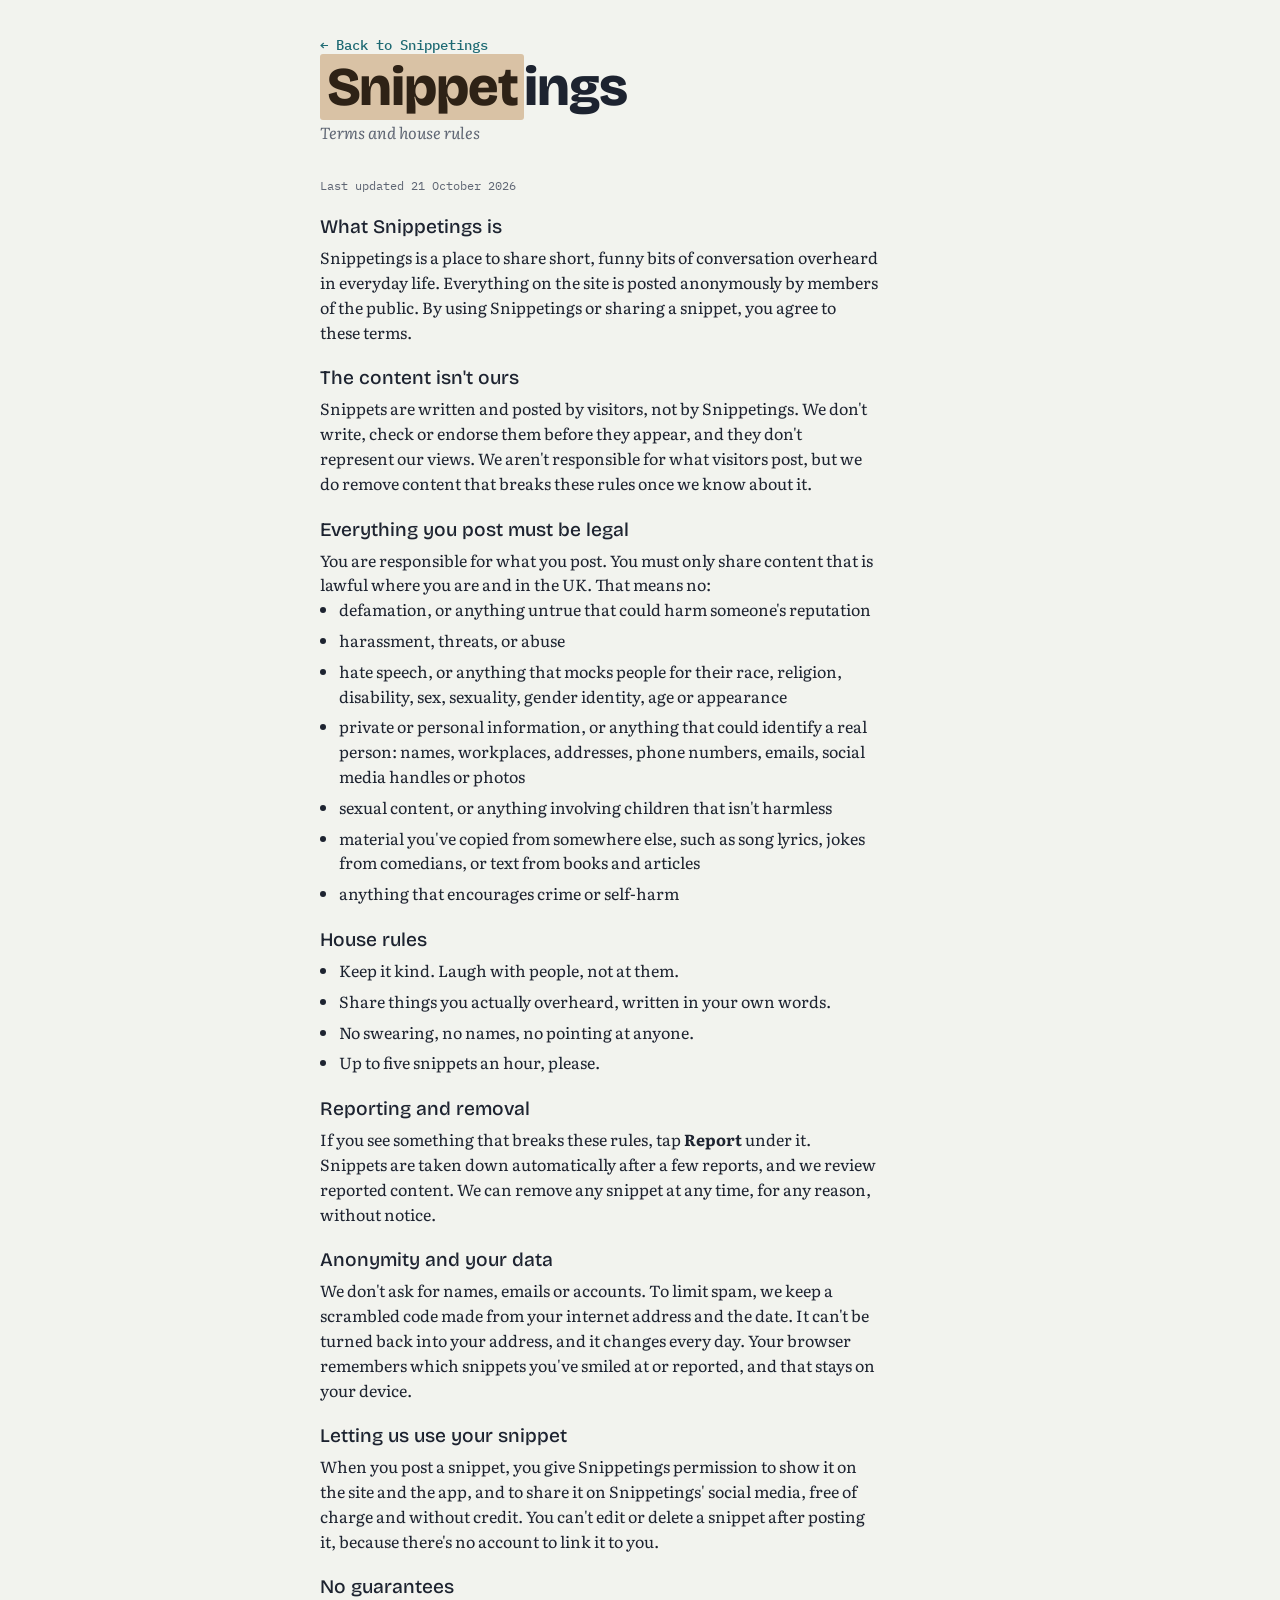
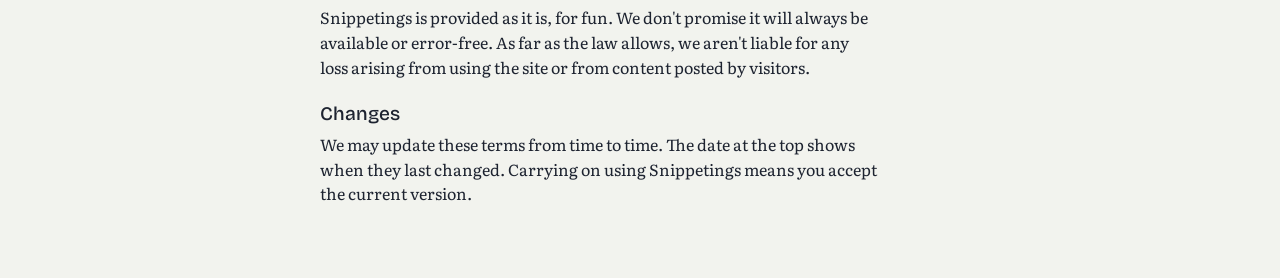
==== terms.html @ 3f740f90 "Add Get the app button and terms and house rules Co-Authored-By: Claude Opus 5.5 <noreply@anthropic." ====
<!doctype html>
<html lang="en-GB">
<head>
<meta charset="utf-8">
<meta name="viewport" content="width=device-width,initial-scale=1,viewport-fit=cover">
<title>Terms and house rules · Snippetings</title>
<meta name="description" content="The rules for sharing on Snippetings, and who is responsible for what.">
<link rel="icon" href="/icons/icon-192.png">
<link rel="preconnect" href="https://fonts.googleapis.com">
<link rel="preconnect" href="https://fonts.gstatic.com" crossorigin>
<link rel="stylesheet" href="https://fonts.googleapis.com/css2?family=Bricolage+Grotesque:opsz,wght@12..96,500;12..96,800&family=Literata:ital,opsz,wght@0,7..72,400;1,7..72,400;1,7..72,500&family=IBM+Plex+Mono:wght@400;500&display=swap">
<link rel="stylesheet" href="/style.css">
<style>
.terms{display:grid;gap:22px;max-width:62ch}
.terms h2{font:500 1.2rem/1.25 var(--display);margin:0 0 6px}
.terms p,.terms ul{margin:0}
.terms ul{padding-left:1.2em;display:grid;gap:6px}
.terms a{color:var(--link)}
.updated{font:.78rem var(--mono);color:var(--muted)}
.back{font:500 .85rem var(--mono);color:var(--link);text-decoration:none}
.mark a{color:inherit;text-decoration:none}
</style>
</head>
<body>
<div class="wrap">
  <header>
    <a class="back" href="/">← Back to Snippetings</a>
    <h1 class="mark"><a href="/"><span>Snippet</span>ings</a></h1>
    <p class="tag">Terms and house rules</p>
  </header>

  <main class="terms">
    <p class="updated">Last updated 21 October 2026</p>

    <section>
      <h2>What Snippetings is</h2>
      <p>Snippetings is a place to share short, funny bits of conversation overheard in everyday life. Everything on the site is posted anonymously by members of the public. By using Snippetings or sharing a snippet, you agree to these terms.</p>
    </section>

    <section>
      <h2>The content isn't ours</h2>
      <p>Snippets are written and posted by visitors, not by Snippetings. We don't write, check or endorse them before they appear, and they don't represent our views. We aren't responsible for what visitors post, but we do remove content that breaks these rules once we know about it.</p>
    </section>

    <section>
      <h2>Everything you post must be legal</h2>
      <p>You are responsible for what you post. You must only share content that is lawful where you are and in the UK. That means no:</p>
      <ul>
        <li>defamation, or anything untrue that could harm someone's reputation</li>
        <li>harassment, threats, or abuse</li>
        <li>hate speech, or anything that mocks people for their race, religion, disability, sex, sexuality, gender identity, age or appearance</li>
        <li>private or personal information, or anything that could identify a real person: names, workplaces, addresses, phone numbers, emails, social media handles or photos</li>
        <li>sexual content, or anything involving children that isn't harmless</li>
        <li>material you've copied from somewhere else, such as song lyrics, jokes from comedians, or text from books and articles</li>
        <li>anything that encourages crime or self-harm</li>
      </ul>
    </section>

    <section>
      <h2>House rules</h2>
      <ul>
        <li>Keep it kind. Laugh with people, not at them.</li>
        <li>Share things you actually overheard, written in your own words.</li>
        <li>No swearing, no names, no pointing at anyone.</li>
        <li>Up to five snippets an hour, please.</li>
      </ul>
    </section>

    <section>
      <h2>Reporting and removal</h2>
      <p>If you see something that breaks these rules, tap <b>Report</b> under it. Snippets are taken down automatically after a few reports, and we review reported content. We can remove any snippet at any time, for any reason, without notice.</p>
    </section>

    <section>
      <h2>Anonymity and your data</h2>
      <p>We don't ask for names, emails or accounts. To limit spam, we keep a scrambled code made from your internet address and the date. It can't be turned back into your address, and it changes every day. Your browser remembers which snippets you've smiled at or reported, and that stays on your device.</p>
    </section>

    <section>
      <h2>Letting us use your snippet</h2>
      <p>When you post a snippet, you give Snippetings permission to show it on the site and the app, and to share it on Snippetings' social media, free of charge and without credit. You can't edit or delete a snippet after posting it, because there's no account to link it to you.</p>
    </section>

    <section>
      <h2>No guarantees</h2>
      <p>Snippetings is provided as it is, for fun. We don't promise it will always be available or error-free. As far as the law allows, we aren't liable for any loss arising from using the site or from content posted by visitors.</p>
    </section>

    <section>
      <h2>Changes</h2>
      <p>We may update these terms from time to time. The date at the top shows when they last changed. Carrying on using Snippetings means you accept the current version.</p>
    </section>
  </main>
</div>
</body>
</html>
---- style.css ----
[hidden]{display:none!important}

/* Layout: one narrow column, like a pocket notebook. Each snippet is a quote with a bus-ticket stub saying where it was heard. */
:root{
  --paper:#F2F3EE; --card:#FFFFFF; --ink:#1D2330; --muted:#5E6573; --rule:#D9DBD2;
  --ticket:#D9C2A5; --ticket-ink:#2E2216; --link:#1E6A73; --warn:#A33A2B;
  --display:"Bricolage Grotesque",ui-sans-serif,system-ui,sans-serif;
  --quote:"Literata",Georgia,"Times New Roman",serif;
  --mono:"IBM Plex Mono",ui-monospace,Menlo,monospace;
}
@media (prefers-color-scheme:dark){:root:not([data-theme="light"]){
  --paper:#15181F; --card:#1E222B; --ink:#ECEDE8; --muted:#A1A7B3; --rule:#2F3440;
  --ticket:#C7AD8C; --ticket-ink:#221910; --link:#7FC4CC; --warn:#F08A79; color-scheme:dark}}
:root[data-theme="dark"]{
  --paper:#15181F; --card:#1E222B; --ink:#ECEDE8; --muted:#A1A7B3; --rule:#2F3440;
  --ticket:#C7AD8C; --ticket-ink:#221910; --link:#7FC4CC; --warn:#F08A79; color-scheme:dark}
body{background:var(--paper);color:var(--ink);font:16px/1.55 var(--quote)}
.wrap{max-width:640px;margin:0 auto;padding-block:28px 64px;
  padding-left:max(16px,env(safe-area-inset-left,0px));padding-right:max(16px,env(safe-area-inset-right,0px));
  display:grid;gap:32px}
header{display:grid;gap:6px}
.mark{font:800 clamp(2.4rem,9vw,3.4rem)/1 var(--display);letter-spacing:-.02em;margin:0}
.mark span{background:var(--ticket);color:var(--ticket-ink);padding:0 .12em;border-radius:3px}
.tag{margin:0;color:var(--muted);font-style:italic;max-width:46ch}
.label{font:500 .72rem/1.2 var(--mono);text-transform:uppercase;letter-spacing:.08em;color:var(--muted)}

/* composer */
form{background:var(--card);border:1px solid var(--rule);border-radius:10px;padding:18px;display:grid;gap:14px}
form h2{font:500 1.15rem/1.2 var(--display);margin:0}
textarea,input[type=text]{width:100%;box-sizing:border-box;font:inherit;color:var(--ink);background:var(--paper);
  border:1px solid var(--rule);border-radius:6px;padding:10px 12px}
textarea{font:italic 1.15rem/1.45 var(--quote);min-height:96px;resize:vertical}
textarea:focus,input:focus,button:focus-visible{outline:2px solid var(--link);outline-offset:2px}
.field{display:grid;gap:6px;min-width:0}
.row{display:grid;grid-template-columns:1fr 1fr;gap:12px}
@media (max-width:480px){.row{grid-template-columns:1fr}}
.chips{display:flex;flex-wrap:wrap;gap:6px}
.chip{font:500 .8rem/1 var(--mono);padding:8px 10px;border-radius:999px;border:1px solid var(--rule);
  background:transparent;color:var(--ink);cursor:pointer}
.chip[aria-pressed="true"]{background:var(--ink);color:var(--paper);border-color:var(--ink)}
.foot{display:flex;flex-wrap:wrap;align-items:center;justify-content:space-between;gap:10px}
.count{font:.75rem var(--mono);color:var(--muted)}
.btn{font:500 1rem/1 var(--display);background:var(--ticket);color:var(--ticket-ink);border:0;border-radius:6px;
  padding:12px 18px;cursor:pointer}
.btn:disabled{opacity:.5;cursor:not-allowed}
.msg{margin:0;font-size:.92rem}
.msg.err{color:var(--warn)} .msg.ok{color:var(--link)}
.rules{margin:0;font-size:.85rem;color:var(--muted)}

/* feed */
.feedhead{display:flex;flex-wrap:wrap;justify-content:space-between;align-items:end;gap:10px}
.feedhead h2{font:500 1.15rem/1.2 var(--display);margin:0}
.textbtn{font:500 .8rem var(--mono);color:var(--link);background:none;border:0;cursor:pointer;padding:4px 0}
#feed{display:grid;gap:22px;list-style:none;margin:0;padding:0}
.snip{display:grid;gap:10px;padding-bottom:22px;border-bottom:1px dashed var(--rule)}
.snip blockquote{margin:0;font:italic 500 1.35rem/1.4 var(--quote);text-wrap:pretty}
.snip blockquote::before{content:"\201C"} .snip blockquote::after{content:"\201D"}
.stub{display:flex;flex-wrap:wrap;align-items:center;gap:8px}
.ticket{font:500 .74rem/1 var(--mono);text-transform:uppercase;letter-spacing:.06em;background:var(--ticket);
  color:var(--ticket-ink);padding:6px 9px;border-radius:2px;
  -webkit-mask:radial-gradient(circle 4px at 0 50%,#0000 98%,#000) left/51% 100% no-repeat,radial-gradient(circle 4px at 100% 50%,#0000 98%,#000) right/51% 100% no-repeat;
  mask:radial-gradient(circle 4px at 0 50%,#0000 98%,#000) left/51% 100% no-repeat,radial-gradient(circle 4px at 100% 50%,#0000 98%,#000) right/51% 100% no-repeat;
  padding-inline:12px}
.where{font:.8rem var(--mono);color:var(--muted)}
.del{margin-left:auto;font:.75rem var(--mono);color:var(--warn);background:none;border:0;cursor:pointer}
.empty{color:var(--muted);font-style:italic}
@media (prefers-reduced-motion:no-preference){.snip.new{animation:in .4s ease-out}
  @keyframes in{from{transform:translateY(6px);opacity:.4}}}

/* public-site additions */
#filters{margin:12px 0 18px}
.sorts{display:flex;gap:14px;flex-wrap:wrap}
.textbtn[aria-pressed="true"]{text-decoration:underline;text-underline-offset:4px}
.acts{display:flex;gap:4px;margin-left:auto;align-items:center}
.act{font:500 .75rem/1 var(--mono);background:none;border:1px solid transparent;border-radius:999px;color:var(--muted);
  padding:6px 8px;cursor:pointer}
.act:hover{border-color:var(--rule)}
.act.smile[aria-pressed="true"]{color:var(--ink);border-color:var(--ticket);background:color-mix(in srgb,var(--ticket) 35%,transparent)}
.act.report.done{color:var(--warn)}
footer{border-top:1px solid var(--rule);padding-top:18px;color:var(--muted);font-size:.85rem}
footer p{margin:0;max-width:60ch}
.more{justify-self:start}

/* Get the app */
.getapp{justify-self:start;display:flex;align-items:center;gap:10px;margin-top:10px;padding:8px 16px 8px 8px;
  background:var(--card);color:var(--ink);border:1px solid var(--rule);border-radius:12px;cursor:pointer;text-align:left}
.getapp:hover{border-color:var(--ticket)}
.getapp img{border-radius:7px;display:block}
.getapp span{display:grid;font:500 1rem/1.15 var(--display)}
.getapp small{font:.72rem/1.3 var(--mono);color:var(--muted)}
.howto{position:fixed;inset:0;z-index:20;display:grid;align-items:end;justify-items:center;
  background:color-mix(in srgb,var(--ink) 45%,transparent);
  padding:16px max(16px,env(safe-area-inset-right,0px)) calc(16px + env(safe-area-inset-bottom,0px)) max(16px,env(safe-area-inset-left,0px))}
.howto-card{background:var(--card);color:var(--ink);border-radius:14px;padding:22px;max-width:420px;width:100%;box-sizing:border-box;display:grid;gap:12px}
.howto-card h2{font:500 1.2rem/1.2 var(--display);margin:0}
.howto-card ol{margin:0;padding-left:1.3em;display:grid;gap:8px}
.howto-card b{font-weight:600}
.howto-note{margin:0;color:var(--muted);font-size:.9rem}
.howto-card .btn{justify-self:end}
.shareicon{display:inline-block;vertical-align:-3px;width:16px;height:16px}
.rules a,footer a{color:var(--link)}
footer{display:grid;gap:8px}
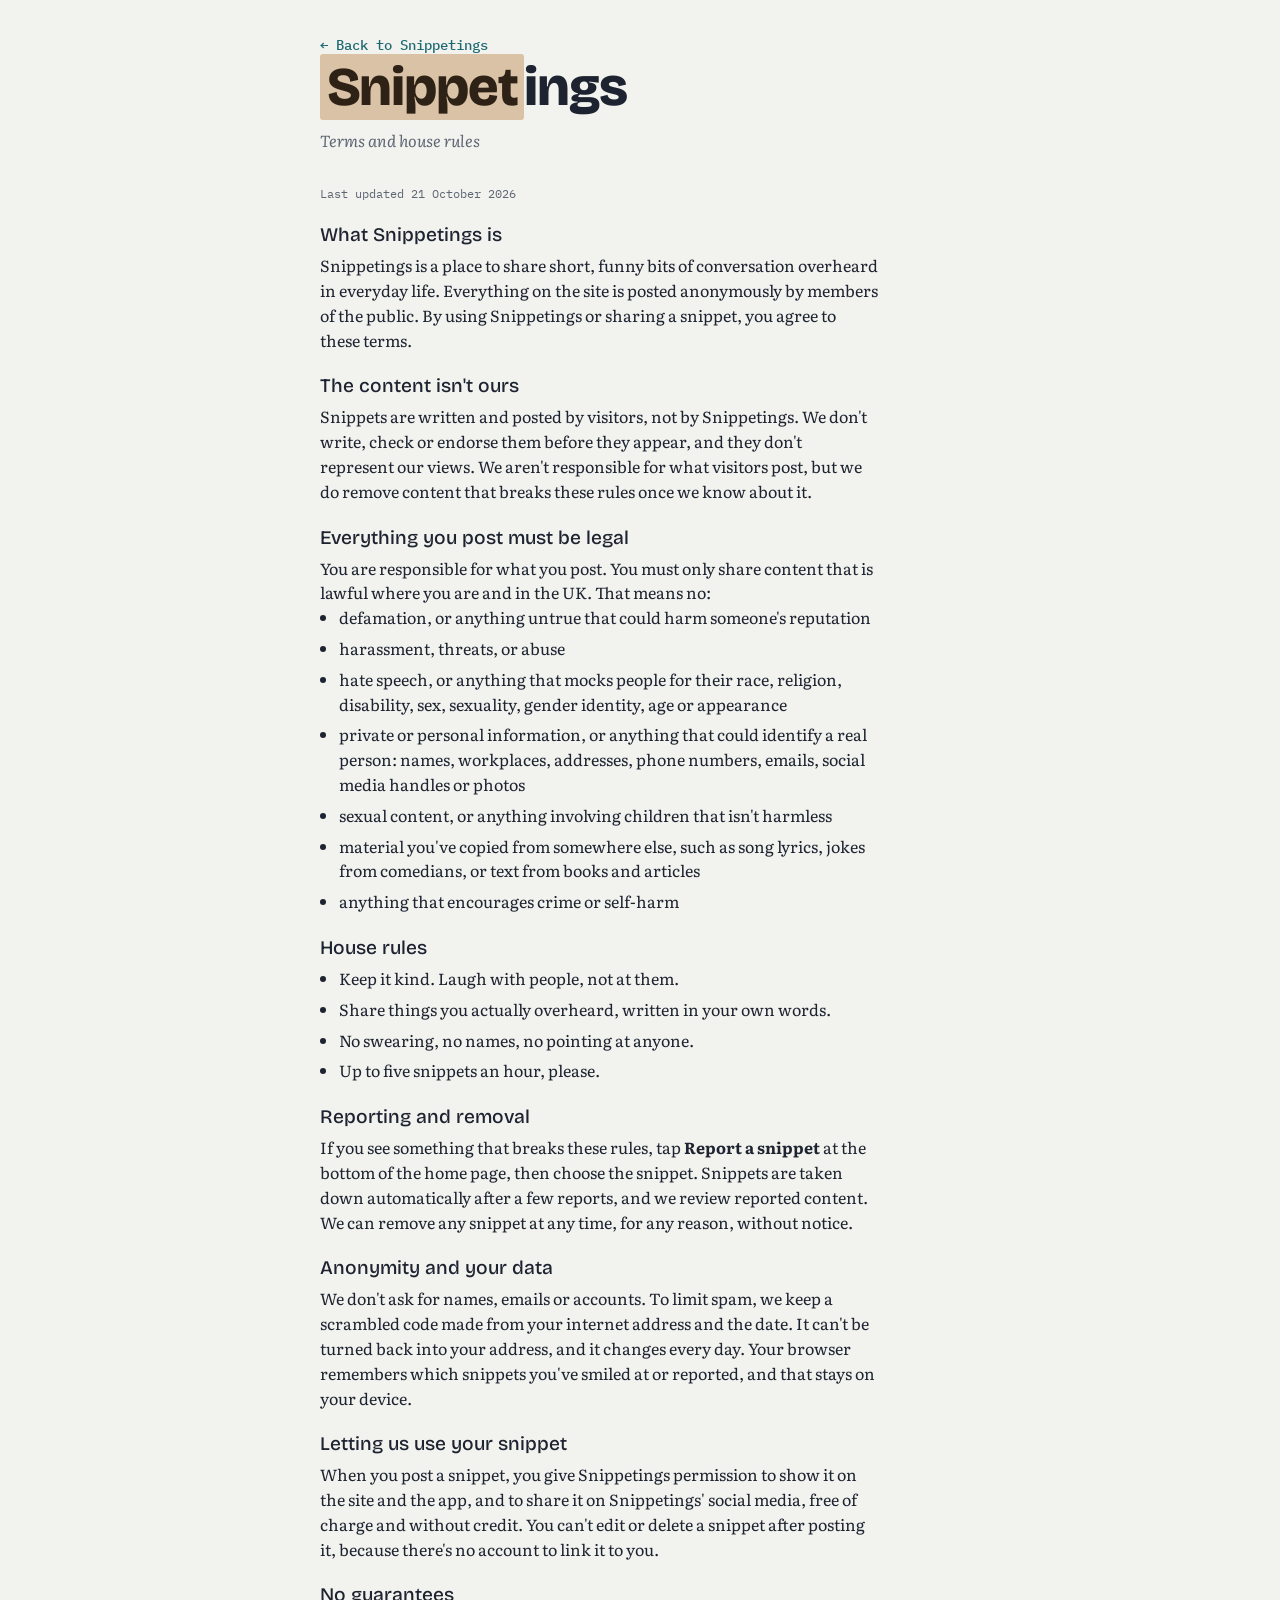
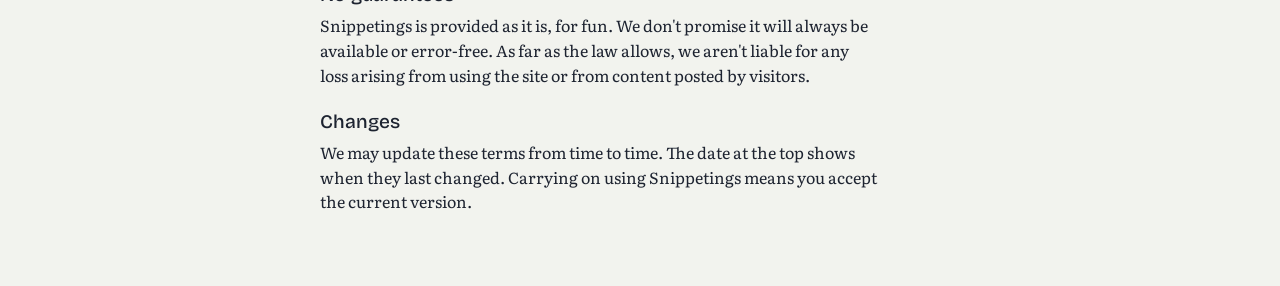
==== commit 11316904: "Share button on each snippet; move Report to the footer Co-Authored-By: Claude Opus 5.5 <noreply@ant" ====
--- a/terms.html
+++ b/terms.html
@@ -68,7 +68,7 @@
 
     <section>
       <h2>Reporting and removal</h2>
-      <p>If you see something that breaks these rules, tap <b>Report</b> under it. Snippets are taken down automatically after a few reports, and we review reported content. We can remove any snippet at any time, for any reason, without notice.</p>
+      <p>If you see something that breaks these rules, tap <b>Report a snippet</b> at the bottom of the home page, then choose the snippet. Snippets are taken down automatically after a few reports, and we review reported content. We can remove any snippet at any time, for any reason, without notice.</p>
     </section>
 
     <section>
--- a/style.css
+++ b/style.css
@@ -100,3 +100,17 @@
 .shareicon{display:inline-block;vertical-align:-3px;width:16px;height:16px}
 .rules a,footer a{color:var(--link)}
 footer{display:grid;gap:8px}
+.tag{margin-top:8px}
+
+/* Share + footer report */
+.act.share{display:inline-flex;align-items:center;gap:5px}
+.act.share[aria-expanded="true"]{color:var(--ink);border-color:var(--rule)}
+.sharemenu{display:flex;flex-wrap:wrap;gap:6px}
+.sharemenu a,.sharemenu button{font:500 .78rem/1 var(--mono);color:var(--ink);background:var(--card);border:1px solid var(--rule);
+  border-radius:999px;padding:8px 11px;text-decoration:none;cursor:pointer}
+.sharemenu a:hover,.sharemenu button:hover{border-color:var(--ticket)}
+.snip.linked blockquote{background:color-mix(in srgb,var(--ticket) 30%,transparent);border-radius:6px;padding:4px 8px;margin-inline:-8px}
+.reportbar{display:flex;flex-wrap:wrap;gap:8px 14px;align-items:center;justify-content:space-between;margin:0 0 18px;
+  padding:12px 14px;border:1px dashed var(--rule);border-radius:8px;font-size:.92rem}
+.footlinks{display:flex;flex-wrap:wrap;gap:8px;align-items:center}
+.footlinks .textbtn{color:var(--muted);font:inherit;text-decoration:underline;text-underline-offset:3px;padding:0}
